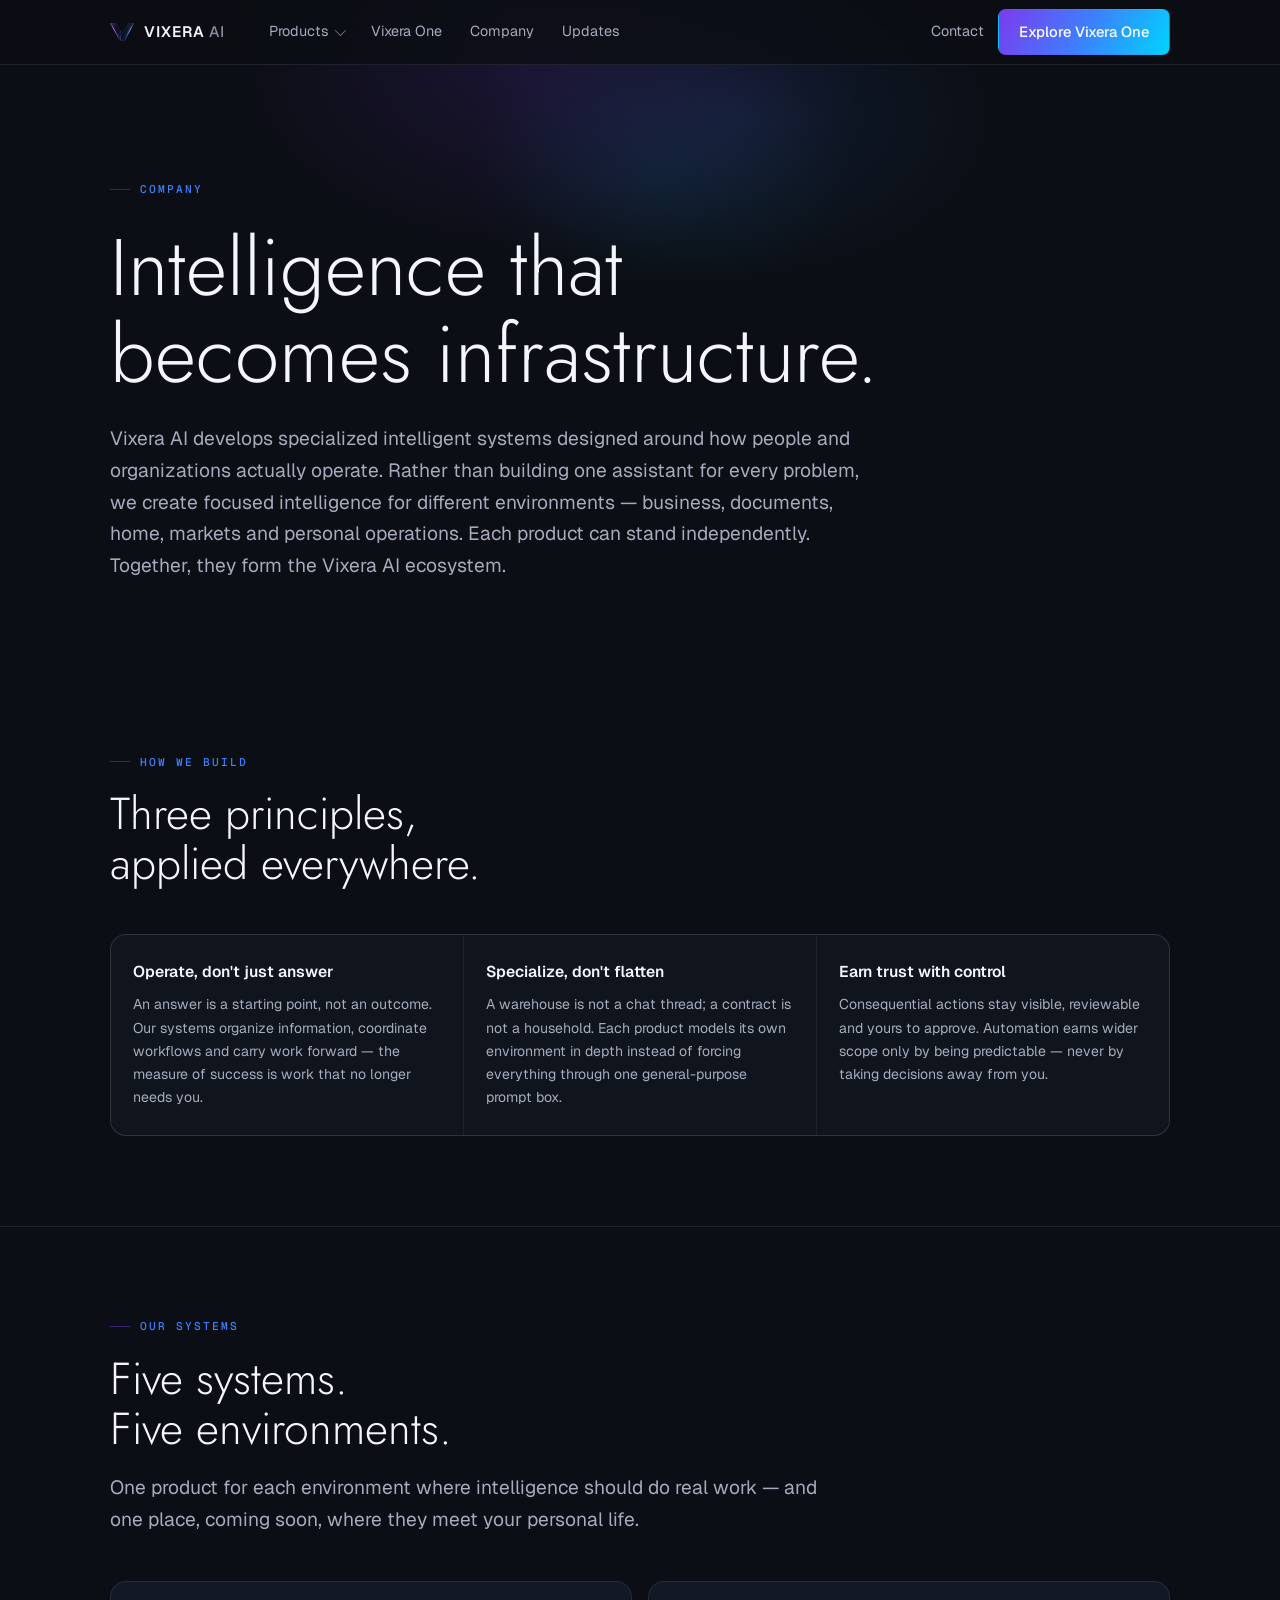
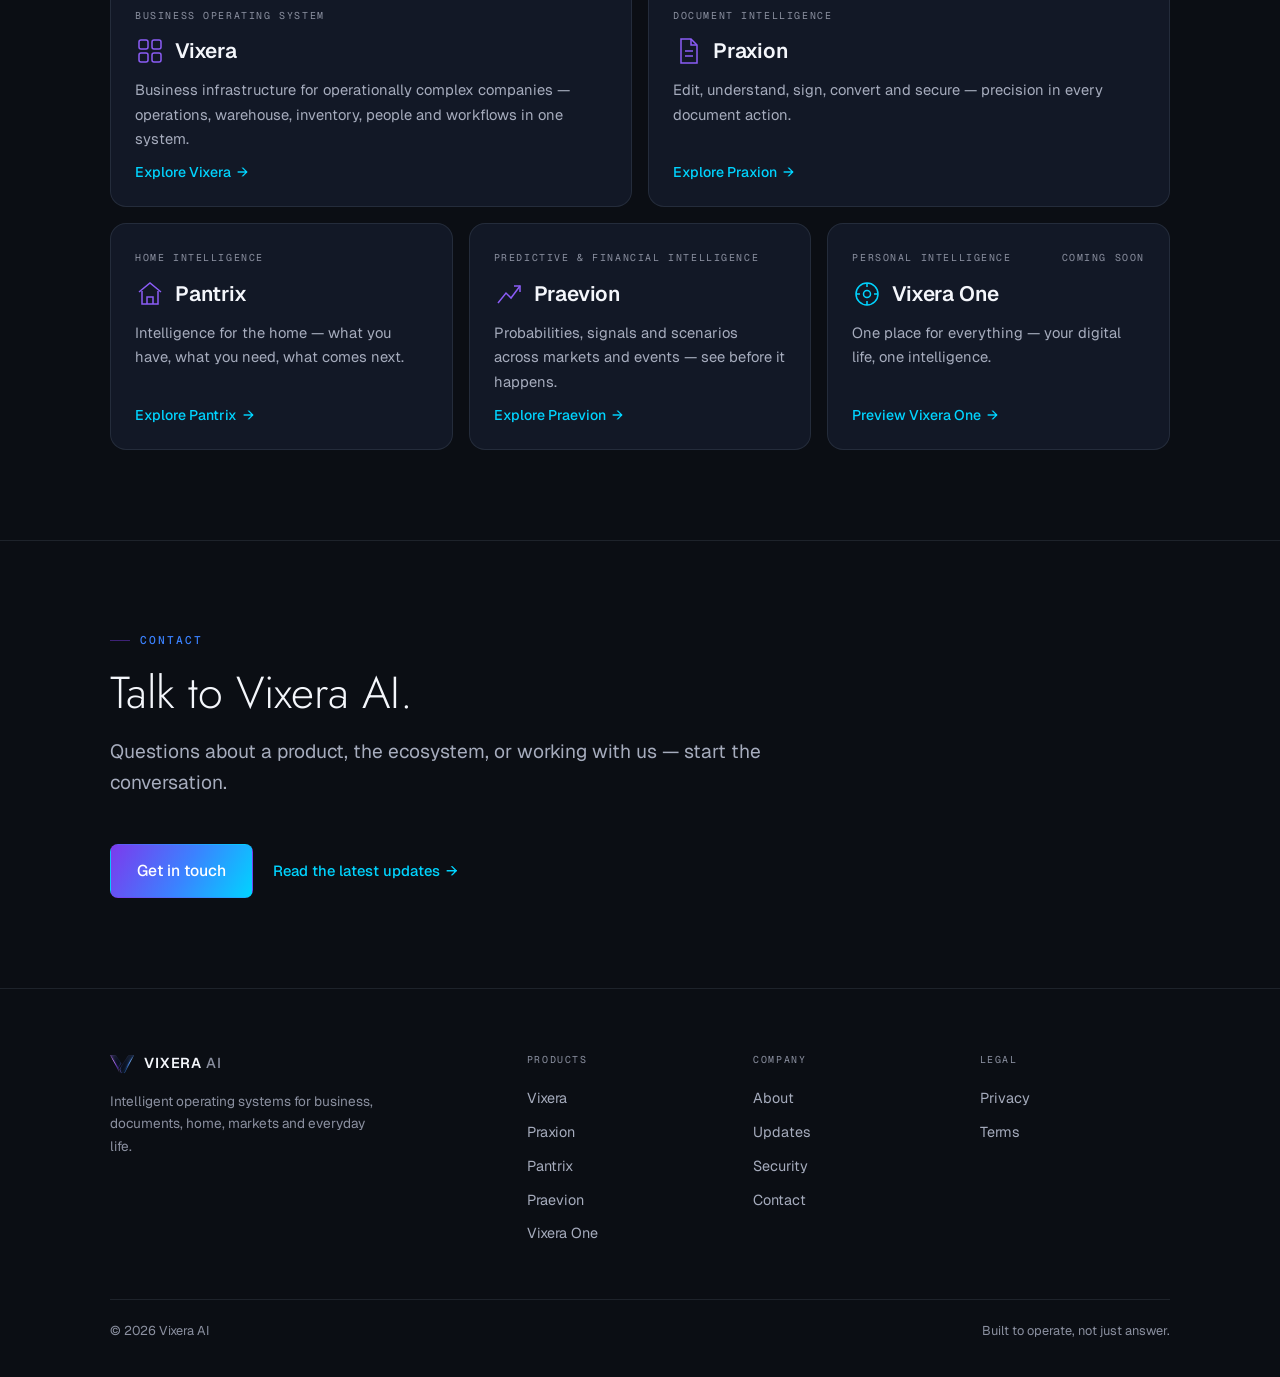
==== about/index.html @ 5a36934b "Initial import: Vixera AI website Static multi-page site for Vixera AI and its ecosystem — Vixera (b" ====
<!doctype html>
<html lang="en">
<head>
  <meta charset="utf-8">
  <meta name="viewport" content="width=device-width, initial-scale=1">
  <title>About — Vixera AI</title>
  <meta name="description" content="Vixera AI develops specialized intelligent systems designed around how people and organizations actually operate — focused intelligence for business, documents, home, markets and personal operations.">
  <link rel="canonical" href="https://vixera.ai/about/">
  <meta property="og:type" content="website">
  <meta property="og:site_name" content="Vixera AI">
  <meta property="og:title" content="About — Vixera AI">
  <meta property="og:description" content="Specialized intelligent systems for business, documents, home, markets and personal operations. Each stands alone. Together, one ecosystem.">
  <meta property="og:url" content="https://vixera.ai/about/">
  <meta property="og:image" content="https://vixera.ai/assets/img/vixera-lockup.png">
  <meta name="twitter:card" content="summary_large_image">
  <meta name="twitter:title" content="About — Vixera AI">
  <meta name="twitter:description" content="Specialized intelligent systems for business, documents, home, markets and personal operations. Each stands alone. Together, one ecosystem.">
  <meta name="twitter:image" content="https://vixera.ai/assets/img/vixera-lockup.png">
  <link rel="icon" href="/favicon.ico" sizes="any">
  <link rel="apple-touch-icon" href="/assets/img/icon-192.png">
  <link rel="preconnect" href="https://fonts.googleapis.com">
  <link rel="preconnect" href="https://fonts.gstatic.com" crossorigin>
  <link rel="stylesheet" href="https://fonts.googleapis.com/css2?family=Geist:wght@400;500;600&family=Geist+Mono:wght@400;500&family=Jost:ital,wght@0,200;0,300;0,400;1,300&display=swap">
  <link rel="stylesheet" href="/assets/css/site.css">
  <script type="application/ld+json">
  {
    "@context": "https://schema.org",
    "@type": "Organization",
    "name": "Vixera AI",
    "url": "https://vixera.ai/",
    "logo": "https://vixera.ai/assets/img/icon-512.png",
    "description": "Vixera AI builds intelligent operating systems for business, documents, home, markets and everyday life."
  }
  </script>
</head>
<body>
<a class="skip-link" href="#main">Skip to content</a>

<!-- ══ HEADER (shared chrome — keep identical on every page) ══ -->
<header class="site-header">
  <nav class="nav" aria-label="Primary">
    <a class="nav-logo" href="/">
      <img src="/assets/img/vixera-logo.png" alt="" width="24" height="24">
      <span><b>VIXERA</b> <i>AI</i></span>
    </a>
    <ul class="nav-links">
      <li>
        <button class="nav-item" data-mega-btn aria-expanded="false">Products <span class="caret" aria-hidden="true"></span></button>
        <div class="mega" data-mega aria-label="Products">
          <a href="/products/vixera/">
            <div class="m-cat">Business</div>
            <div class="m-name">Vixera</div>
            <div class="m-desc">Business Operating System</div>
          </a>
          <a href="/products/praxion/">
            <div class="m-cat">Documents</div>
            <div class="m-name">Praxion</div>
            <div class="m-desc">Document Intelligence</div>
          </a>
          <a href="/products/pantrix/">
            <div class="m-cat">Home</div>
            <div class="m-name">Pantrix</div>
            <div class="m-desc">Home Intelligence</div>
          </a>
          <a href="/products/praevion/">
            <div class="m-cat">Intelligence</div>
            <div class="m-name">Praevion</div>
            <div class="m-desc">Predictive &amp; Financial Intelligence</div>
          </a>
          <a href="/vixera-one/">
            <div class="m-cat">Personal</div>
            <div class="m-name">Vixera One <span class="soon-pill">Coming soon</span></div>
            <div class="m-desc">Personal Intelligence</div>
          </a>
          <a href="/products/">
            <div class="m-cat">Overview</div>
            <div class="m-name">All products</div>
            <div class="m-desc">The Vixera AI ecosystem</div>
          </a>
        </div>
      </li>
      <li><a href="/vixera-one/">Vixera One</a></li>
      <li><a href="/about/">Company</a></li>
      <li><a href="/updates/">Updates</a></li>
    </ul>
    <div class="nav-actions">
      <a class="nav-contact" href="/contact/">Contact</a>
      <a class="btn primary" href="/vixera-one/" data-track="vixera_one_preview_clicked">Explore Vixera One</a>
      <button class="nav-burger" data-burger aria-expanded="false" aria-label="Menu">
        <span></span><span></span><span></span>
      </button>
    </div>
  </nav>
  <div class="mobile-menu" data-mobile-menu>
    <div class="mm-group">
      <div class="mm-label">Products</div>
      <a href="/products/vixera/">Vixera <span class="mm-cat">Business</span></a>
      <a href="/products/praxion/">Praxion <span class="mm-cat">Documents</span></a>
      <a href="/products/pantrix/">Pantrix <span class="mm-cat">Home</span></a>
      <a href="/products/praevion/">Praevion <span class="mm-cat">Intelligence</span></a>
      <a href="/vixera-one/">Vixera One <span class="mm-cat">Coming soon</span></a>
    </div>
    <div class="mm-group">
      <div class="mm-label">Company</div>
      <a href="/about/">About</a>
      <a href="/updates/">Updates</a>
      <a href="/security/">Security</a>
      <a href="/contact/">Contact</a>
    </div>
    <div class="mm-cta">
      <a class="btn primary" href="/vixera-one/">Explore Vixera One</a>
      <a class="btn" href="/products/">All products</a>
    </div>
  </div>
</header>

<main id="main">

  <!-- ══ HERO ══ -->
  <section class="hero">
    <div class="hero-glow" aria-hidden="true"></div>
    <div class="container">
      <p class="eyebrow">Company</p>
      <h1 class="display">Intelligence that<br>becomes infrastructure.</h1>
      <p class="lead">Vixera AI develops specialized intelligent systems designed around how people and organizations actually operate. Rather than building one assistant for every problem, we create focused intelligence for different environments — business, documents, home, markets and personal operations. Each product can stand independently. Together, they form the Vixera AI ecosystem.</p>
    </div>
  </section>

  <!-- ══ HOW WE BUILD ══ -->
  <section class="section">
    <div class="container">
      <div class="section-head reveal">
        <p class="eyebrow">How we build</p>
        <h2 class="h2">Three principles,<br>applied everywhere.</h2>
      </div>
      <div class="feature-grid reveal">
        <div class="feature">
          <div class="f-title">Operate, don't just answer</div>
          <div class="f-body">An answer is a starting point, not an outcome. Our systems organize information, coordinate workflows and carry work forward — the measure of success is work that no longer needs you.</div>
        </div>
        <div class="feature">
          <div class="f-title">Specialize, don't flatten</div>
          <div class="f-body">A warehouse is not a chat thread; a contract is not a household. Each product models its own environment in depth instead of forcing everything through one general-purpose prompt box.</div>
        </div>
        <div class="feature">
          <div class="f-title">Earn trust with control</div>
          <div class="f-body">Consequential actions stay visible, reviewable and yours to approve. Automation earns wider scope only by being predictable — never by taking decisions away from you.</div>
        </div>
      </div>
    </div>
  </section>

  <!-- ══ OUR SYSTEMS ══ -->
  <section class="section">
    <div class="container">
      <div class="section-head reveal">
        <p class="eyebrow">Our systems</p>
        <h2 class="h2">Five systems.<br>Five environments.</h2>
        <p class="lead">One product for each environment where intelligence should do real work — and one place, coming soon, where they meet your personal life.</p>
      </div>

      <div class="product-grid">
        <a class="product-card wide reveal" href="/products/vixera/">
          <div class="p-cat">Business Operating System</div>
          <div class="p-name">
            <span class="product-glyph" aria-hidden="true"><svg viewBox="0 0 30 30" fill="none" stroke="#8B5CF6" stroke-width="1.5"><rect x="4" y="4" width="9" height="9" rx="2"/><rect x="17" y="4" width="9" height="9" rx="2"/><rect x="4" y="17" width="9" height="9" rx="2"/><rect x="17" y="17" width="9" height="9" rx="2"/></svg></span>
            Vixera
          </div>
          <div class="p-desc">Business infrastructure for operationally complex companies — operations, warehouse, inventory, people and workflows in one system.</div>
          <span class="p-go">Explore Vixera <span class="arrow">→</span></span>
        </a>
        <a class="product-card wide reveal" href="/products/praxion/">
          <div class="p-cat">Document Intelligence</div>
          <div class="p-name">
            <span class="product-glyph" aria-hidden="true"><svg viewBox="0 0 30 30" fill="none" stroke="#8B5CF6" stroke-width="1.5"><path d="M8 3h10l6 6v18H8z"/><path d="M18 3v6h6"/><path d="M12 15h8M12 20h8"/></svg></span>
            Praxion
          </div>
          <div class="p-desc">Edit, understand, sign, convert and secure — precision in every document action.</div>
          <span class="p-go">Explore Praxion <span class="arrow">→</span></span>
        </a>
        <a class="product-card reveal" href="/products/pantrix/">
          <div class="p-cat">Home Intelligence</div>
          <div class="p-name">
            <span class="product-glyph" aria-hidden="true"><svg viewBox="0 0 30 30" fill="none" stroke="#8B5CF6" stroke-width="1.5"><path d="M4 13 15 4l11 9"/><path d="M7 12v13h16V12"/><path d="M12 25v-7h6v7"/></svg></span>
            Pantrix
          </div>
          <div class="p-desc">Intelligence for the home — what you have, what you need, what comes next.</div>
          <span class="p-go">Explore Pantrix <span class="arrow">→</span></span>
        </a>
        <a class="product-card reveal" href="/products/praevion/">
          <div class="p-cat">Predictive &amp; Financial Intelligence</div>
          <div class="p-name">
            <span class="product-glyph" aria-hidden="true"><svg viewBox="0 0 30 30" fill="none" stroke="#8B5CF6" stroke-width="1.5"><path d="M4 24 12 14l5 5 9-12"/><path d="M20 7h6v6"/></svg></span>
            Praevion
          </div>
          <div class="p-desc">Probabilities, signals and scenarios across markets and events — see before it happens.</div>
          <span class="p-go">Explore Praevion <span class="arrow">→</span></span>
        </a>
        <a class="product-card reveal" href="/vixera-one/">
          <div class="p-cat">Personal Intelligence <span class="soon-pill">Coming soon</span></div>
          <div class="p-name">
            <span class="product-glyph" aria-hidden="true"><svg viewBox="0 0 30 30" fill="none" stroke="#00D4FF" stroke-width="1.5"><circle cx="15" cy="15" r="11"/><circle cx="15" cy="15" r="3.5"/><path d="M15 4v4M15 22v4M4 15h4M22 15h4"/></svg></span>
            Vixera One
          </div>
          <div class="p-desc">One place for everything — your digital life, one intelligence.</div>
          <span class="p-go">Preview Vixera One <span class="arrow">→</span></span>
        </a>
      </div>
    </div>
  </section>

  <!-- ══ CLOSE ══ -->
  <section class="section">
    <div class="container">
      <div class="section-head reveal">
        <p class="eyebrow">Contact</p>
        <h2 class="h2">Talk to Vixera AI.</h2>
        <p class="lead">Questions about a product, the ecosystem, or working with us — start the conversation.</p>
      </div>
      <div class="cta-row reveal" style="display:flex; gap:20px; flex-wrap:wrap; align-items:center;">
        <a class="btn primary lg" href="/contact/">Get in touch</a>
        <a class="text-link" href="/updates/">Read the latest updates <span class="arrow">→</span></a>
      </div>
    </div>
  </section>

</main>

<!-- ══ FOOTER (shared chrome — keep identical on every page) ══ -->
<footer class="site-footer">
  <div class="container">
    <div class="footer-grid">
      <div class="footer-brand">
        <a class="nav-logo" href="/">
          <img src="/assets/img/vixera-logo.png" alt="" width="24" height="24">
          <span><b>VIXERA</b> <i>AI</i></span>
        </a>
        <p>Intelligent operating systems for business, documents, home, markets and everyday life.</p>
      </div>
      <div class="footer-col">
        <div class="f-head">Products</div>
        <a href="/products/vixera/">Vixera</a>
        <a href="/products/praxion/">Praxion</a>
        <a href="/products/pantrix/">Pantrix</a>
        <a href="/products/praevion/">Praevion</a>
        <a href="/vixera-one/">Vixera One</a>
      </div>
      <div class="footer-col">
        <div class="f-head">Company</div>
        <a href="/about/">About</a>
        <a href="/updates/">Updates</a>
        <a href="/security/">Security</a>
        <a href="/contact/">Contact</a>
      </div>
      <div class="footer-col">
        <div class="f-head">Legal</div>
        <a href="/privacy/">Privacy</a>
        <a href="/terms/">Terms</a>
      </div>
    </div>
    <div class="footer-bottom">
      <span>© <span data-year>2026</span> Vixera AI</span>
      <span>Built to operate, not just answer.</span>
    </div>
  </div>
</footer>

<script src="/assets/js/site.js" defer></script>
</body>
</html>
---- assets/css/site.css ----
/* ============================================================
   VIXERA AI — corporate design system
   Warm dark, typographic. One accent family (champagne gold,
   from the Vixera One brand world).
   ============================================================ */

:root {
  /* Ground — Vixera AI brand palette (from the brand sheet:
     #0B0E14 · #121826 · #1E293B · #7C3AED · #3B82FF · #00D4FF · #A1A1AA · #FFFFFF) */
  --bg: #0B0E14;
  --bg-raised: #10141D;
  --surface: #121826;
  --surface-2: #1E293B;
  --border: rgba(148, 163, 184, 0.14);
  --border-strong: rgba(148, 163, 184, 0.26);

  /* Type */
  --text: #F4F6FB;
  --text-2: #A6ACBD;      /* secondary — ~7:1 on --bg */
  --text-3: #8B90A0;      /* tertiary — ~5:1 on --bg, AA at small sizes */
  --cream: #EFE6D6;       /* Vixera One sub-brand only */

  /* Accent — the Vixera AI violet→blue→cyan family */
  --violet: #7C3AED;
  --blue: #3B82FF;
  --cyan: #00D4FF;
  --grad: linear-gradient(120deg, #7C3AED, #3B82FF 52%, #00D4FF);
  --accent: #3B82FF;
  --accent-bright: #00D4FF;
  --accent-deep: #7C3AED;
  --accent-tint: rgba(59, 130, 255, 0.10);
  --accent-line: rgba(124, 58, 237, 0.45);

  /* Semantic (used sparingly in demo UI only) */
  --ok: #6FC9A3;
  --warn: #D9B36A;

  /* Type stacks */
  --display: "Jost", "Avenir Next", "Segoe UI Light", sans-serif;
  --sans: "Geist", "Segoe UI", system-ui, -apple-system, sans-serif;
  --mono: "Geist Mono", "Consolas", ui-monospace, monospace;

  /* Rhythm */
  --container: 1140px;
  --radius: 10px;
  --radius-lg: 16px;
}

/* ── Vixera One sub-brand — the ONLY warm scope on the site ── */
.one-world {
  --bg: #110E0A;
  --bg-raised: #16120D;
  --surface: #1C1712;
  --surface-2: #221C15;
  --border: rgba(216, 199, 166, 0.12);
  --border-strong: rgba(216, 199, 166, 0.24);
  --text: #F1EADC;
  --text-2: #BFB29C;
  --text-3: #9C9182;
  --accent: #C9B48F;
  --accent-bright: #E6D6B0;
  --accent-deep: #8F7B54;
  --accent-tint: rgba(201, 180, 143, 0.10);
  --accent-line: rgba(201, 180, 143, 0.34);
  --grad: linear-gradient(120deg, #E6D6B0, #C9B48F);
  background: var(--bg);
  color: var(--text);
}
.one-world .btn.primary { background: var(--cream); color: #191510; }
.one-world .btn.primary:hover { background: #FFFDF6; box-shadow: 0 6px 28px rgba(230, 214, 176, 0.18); }
.one-world ::selection { background: var(--accent-bright); color: #171310; }

/* ── Base ─────────────────────────────────────────────────── */
* { margin: 0; padding: 0; box-sizing: border-box; }

html {
  scroll-behavior: smooth;
  scroll-padding-top: 76px; /* fixed header clearance for anchor jumps */
}

body {
  background: var(--bg);
  color: var(--text);
  font-family: var(--sans);
  font-size: 16px;
  line-height: 1.65;
  -webkit-font-smoothing: antialiased;
  text-rendering: optimizeLegibility;
  overflow-x: hidden;
}

::selection { background: var(--blue); color: #FFFFFF; }

img { max-width: 100%; display: block; }
a { color: inherit; text-decoration: none; }
button { font: inherit; color: inherit; background: none; border: none; cursor: pointer; }

a:focus-visible,
button:focus-visible,
input:focus-visible,
select:focus-visible,
textarea:focus-visible {
  outline: 2px solid var(--accent-bright);
  outline-offset: 2px;
  border-radius: 4px;
}

.container {
  max-width: var(--container);
  margin: 0 auto;
  padding: 0 clamp(20px, 4vw, 40px);
}

.skip-link {
  position: absolute;
  left: -9999px;
  top: 0;
  z-index: 300;
  background: var(--accent-deep);
  color: #fff;
  padding: 10px 18px;
  border-radius: 0 0 8px 0;
  font-size: 0.85rem;
}
.skip-link:focus { left: 0; }

/* ── Typography ───────────────────────────────────────────── */
h1, h2, h3, h4 { font-weight: 600; line-height: 1.12; letter-spacing: -0.02em; text-wrap: balance; }

.display {
  font-family: var(--display);
  font-size: clamp(2.6rem, 6.6vw, 5rem);
  letter-spacing: 0;
  font-weight: 300;
  line-height: 1.08;
}
.h2 {
  font-family: var(--display);
  font-weight: 300;
  letter-spacing: 0;
  font-size: clamp(1.8rem, 3.8vw, 2.8rem);
}
.h3 { font-size: clamp(1.15rem, 2vw, 1.45rem); }

.lead {
  font-size: clamp(1.02rem, 1.5vw, 1.2rem);
  color: var(--text-2);
  max-width: 58ch;
}
.lead strong { color: var(--text); font-weight: 500; }

p { max-width: 65ch; }
.muted { color: var(--text-2); }
.dim { color: var(--text-3); }

.eyebrow {
  font-family: var(--mono);
  font-size: 0.7rem;
  font-weight: 500;
  letter-spacing: 0.18em;
  text-transform: uppercase;
  color: var(--accent);
  display: inline-flex;
  align-items: center;
  gap: 10px;
}
.eyebrow::before { content: ""; width: 20px; height: 1px; background: var(--accent-line); flex: none; }
.eyebrow.center::after { content: ""; width: 20px; height: 1px; background: var(--accent-line); flex: none; }

.kicker {
  font-family: var(--mono);
  font-size: 0.66rem;
  letter-spacing: 0.16em;
  text-transform: uppercase;
  color: var(--text-3);
}

/* ── Header / navigation ──────────────────────────────────── */
.site-header {
  position: fixed;
  inset: 0 0 auto 0;
  z-index: 200;
  background: rgba(11, 14, 20, 0.82);
  backdrop-filter: blur(16px);
  -webkit-backdrop-filter: blur(16px);
  border-bottom: 1px solid var(--border);
}
.nav {
  max-width: var(--container);
  margin: 0 auto;
  padding: 0 clamp(16px, 4vw, 40px);
  height: 64px;
  display: flex;
  align-items: center;
  gap: 28px;
}
.nav-logo {
  display: flex;
  align-items: center;
  gap: 10px;
  font-weight: 600;
  font-size: 0.95rem;
  letter-spacing: 0.06em;
  white-space: nowrap;
  margin-right: 4px;
}
.nav-logo img { width: 24px; height: 24px; }
.nav-logo span b { font-weight: 600; }
.nav-logo span i { font-style: normal; color: var(--text-3); font-weight: 500; }

.nav-links {
  display: flex;
  align-items: center;
  gap: 4px;
  flex: 1;
}
.nav-links > li { list-style: none; position: relative; }
.nav-links a, .nav-links button.nav-item {
  display: inline-flex;
  align-items: center;
  gap: 6px;
  padding: 8px 12px;
  border-radius: 8px;
  font-size: 0.9rem;
  color: var(--text-2);
  transition: color 0.15s, background 0.15s;
  white-space: nowrap;
}
.nav-links a:hover, .nav-links button.nav-item:hover,
.nav-links button.nav-item[aria-expanded="true"] { color: var(--text); background: var(--surface); }
.nav-links .caret { width: 8px; height: 8px; border-right: 1.5px solid currentColor; border-bottom: 1.5px solid currentColor; transform: rotate(45deg) translateY(-2px); opacity: 0.6; }

.nav-actions { display: flex; align-items: center; gap: 14px; margin-left: auto; }
.nav-actions .nav-contact { font-size: 0.9rem; color: var(--text-2); white-space: nowrap; }
.nav-actions .nav-contact:hover { color: var(--text); }

/* Products mega menu */
.mega {
  position: absolute;
  top: calc(100% + 10px);
  left: -12px;
  width: 620px;
  background: var(--bg-raised);
  border: 1px solid var(--border);
  border-radius: var(--radius-lg);
  padding: 10px;
  display: none;
  grid-template-columns: 1fr 1fr;
  gap: 4px;
  box-shadow: 0 24px 60px rgba(0, 0, 0, 0.5);
}
.mega.open { display: grid; }
.mega a {
  display: block;
  padding: 14px 16px;
  border-radius: var(--radius);
  transition: background 0.15s;
}
.mega a:hover { background: var(--surface); }
.mega .m-cat { font-family: var(--mono); font-size: 0.6rem; letter-spacing: 0.16em; text-transform: uppercase; color: var(--text-3); }
.mega .m-name { font-weight: 600; font-size: 0.95rem; margin-top: 4px; display: flex; align-items: center; gap: 8px; }
.mega .m-desc { font-size: 0.82rem; color: var(--text-2); margin-top: 2px; }
.mega .soon-pill {
  font-family: var(--mono);
  font-size: 0.56rem;
  letter-spacing: 0.12em;
  text-transform: uppercase;
  color: var(--accent-bright);
  border: 1px solid var(--accent-line);
  border-radius: 99px;
  padding: 2px 8px;
}

/* Buttons */
.btn {
  display: inline-flex;
  align-items: center;
  justify-content: center;
  gap: 8px;
  padding: 10px 20px;
  border-radius: 8px;
  font-size: 0.92rem;
  font-weight: 500;
  border: 1px solid var(--border-strong);
  color: var(--text);
  transition: background 0.15s, border-color 0.15s, transform 0.15s;
  white-space: nowrap;
}
.btn:hover { background: var(--surface); border-color: var(--border-strong); }
.btn.primary {
  background: var(--grad);
  border-color: transparent;
  color: #FFFFFF;
  font-weight: 500;
}
.btn.primary:hover { filter: brightness(1.12); box-shadow: 0 6px 28px rgba(59, 130, 255, 0.22); }
.btn.lg { padding: 13px 26px; font-size: 0.98rem; }
.btn .arrow { transition: transform 0.15s; }
.btn:hover .arrow { transform: translateX(3px); }

.text-link {
  display: inline-flex;
  align-items: center;
  gap: 6px;
  color: var(--accent-bright);
  font-weight: 500;
  font-size: 0.92rem;
}
.text-link:hover { text-decoration: underline; text-underline-offset: 4px; }

/* Mobile nav */
.nav-burger {
  display: none;
  width: 40px;
  height: 40px;
  border-radius: 8px;
  align-items: center;
  justify-content: center;
  flex-direction: column;
  gap: 5px;
}
.nav-burger span { width: 18px; height: 1.6px; background: var(--text); transition: transform 0.2s, opacity 0.2s; }
.nav-burger[aria-expanded="true"] span:nth-child(1) { transform: translateY(6.6px) rotate(45deg); }
.nav-burger[aria-expanded="true"] span:nth-child(2) { opacity: 0; }
.nav-burger[aria-expanded="true"] span:nth-child(3) { transform: translateY(-6.6px) rotate(-45deg); }

.mobile-menu {
  display: none;
  position: fixed;
  inset: 64px 0 0 0;
  z-index: 190;
  background: var(--bg);
  overflow-y: auto;
  padding: 20px clamp(20px, 5vw, 32px) 48px;
}
.mobile-menu.open { display: block; }
.mobile-menu .mm-group { border-bottom: 1px solid var(--border); padding: 18px 0; }
.mobile-menu .mm-label { font-family: var(--mono); font-size: 0.62rem; letter-spacing: 0.16em; text-transform: uppercase; color: var(--text-3); margin-bottom: 10px; }
.mobile-menu a { display: flex; align-items: baseline; justify-content: space-between; gap: 12px; padding: 10px 0; font-size: 1.05rem; font-weight: 500; }
.mobile-menu a .mm-cat { font-size: 0.75rem; color: var(--text-3); font-weight: 400; white-space: nowrap; }
.mobile-menu .mm-cta { margin-top: 24px; display: grid; gap: 10px; }
.mobile-menu .mm-cta .btn { width: 100%; padding: 14px; }

@media (max-width: 920px) {
  .nav-links, .nav-actions .nav-contact, .nav-actions .btn { display: none; }
  .nav-burger { display: inline-flex; }
  .nav { justify-content: space-between; }
}

/* ── Sections ─────────────────────────────────────────────── */
.section { padding: clamp(64px, 10vh, 120px) 0; }
.section + .section { border-top: 1px solid var(--border); }
.section-head { max-width: 720px; display: grid; gap: 18px; margin-bottom: clamp(36px, 5vh, 56px); }
.section-head.center { margin-inline: auto; text-align: center; justify-items: center; }

/* ── Hero ─────────────────────────────────────────────────── */
.hero {
  padding: clamp(140px, 20vh, 210px) 0 clamp(64px, 9vh, 110px);
  position: relative;
  overflow: hidden;
}
.hero-glow {
  position: absolute;
  top: -20%;
  left: 50%;
  transform: translateX(-50%);
  width: min(1000px, 130vw);
  aspect-ratio: 2 / 1;
  background:
    radial-gradient(46% 56% at 40% 40%, rgba(124, 58, 237, 0.14), transparent 70%),
    radial-gradient(38% 48% at 60% 50%, rgba(59, 130, 255, 0.11), transparent 70%),
    radial-gradient(28% 36% at 52% 62%, rgba(0, 212, 255, 0.06), transparent 70%);
  pointer-events: none;
  animation: mist 16s ease-in-out infinite alternate;
}
.one-world .hero-glow {
  background:
    radial-gradient(46% 56% at 42% 40%, rgba(201, 180, 143, 0.13), transparent 70%),
    radial-gradient(38% 48% at 62% 52%, rgba(230, 214, 176, 0.07), transparent 70%);
}
@keyframes mist {
  from { transform: translateX(-54%) scale(1); opacity: 0.85; }
  to   { transform: translateX(-46%) scale(1.07); opacity: 1; }
}
.hero .container { position: relative; display: grid; gap: 26px; justify-items: start; }
.hero .cta-row { display: flex; gap: 14px; flex-wrap: wrap; margin-top: 8px; }

/* Ecosystem diagram (hero visual) */
.eco-diagram {
  width: 100%;
  margin-top: clamp(36px, 6vh, 64px);
  border: 1px solid var(--border);
  border-radius: var(--radius-lg);
  background: linear-gradient(180deg, var(--bg-raised), var(--bg));
  padding: clamp(20px, 4vw, 40px);
  overflow: hidden;
}
.eco-diagram svg { width: 100%; height: auto; display: block; }
.eco-diagram .eco-list { display: none; }
@media (max-width: 640px) {
  .eco-diagram svg { display: none; }
  .eco-diagram .eco-list {
    display: grid;
    gap: 10px;
    list-style: none;
  }
  .eco-diagram .eco-list li {
    display: flex;
    align-items: baseline;
    justify-content: space-between;
    gap: 12px;
    border: 1px solid var(--border);
    border-radius: var(--radius);
    background: var(--surface);
    padding: 12px 16px;
  }
  .eco-diagram .eco-list li:first-child { border-color: var(--accent-line); }
  .eco-diagram .eco-list li.soon { border-color: var(--accent-line); }
  .eco-diagram .eco-list b { font-weight: 600; font-size: 0.95rem; }
  .eco-diagram .eco-list span { font-family: var(--mono); font-size: 0.6rem; letter-spacing: 0.14em; text-transform: uppercase; color: var(--text-3); text-align: right; }
  .eco-diagram .eco-list li.soon span { color: var(--accent-bright); }
}

/* ── Product cards ────────────────────────────────────────── */
.product-grid {
  display: grid;
  grid-template-columns: repeat(6, 1fr);
  gap: 16px;
}
.product-card {
  grid-column: span 2;
  background: var(--surface);
  border: 1px solid var(--border);
  border-radius: var(--radius-lg);
  padding: 26px 24px 22px;
  display: flex;
  flex-direction: column;
  gap: 10px;
  min-height: 210px;
  transition: border-color 0.2s, transform 0.2s, background 0.2s;
}
.product-card:hover { border-color: var(--accent-line); transform: translateY(-2px); background: var(--surface-2); }
.product-card.wide { grid-column: span 3; }
.product-card .p-cat { font-family: var(--mono); font-size: 0.62rem; letter-spacing: 0.16em; text-transform: uppercase; color: var(--text-3); display: flex; align-items: center; justify-content: space-between; gap: 10px; }
.product-card .p-name { font-size: 1.3rem; font-weight: 600; letter-spacing: -0.01em; display: flex; align-items: center; gap: 10px; }
.product-card .p-desc { font-size: 0.92rem; color: var(--text-2); flex: 1; }
.product-card .p-go { color: var(--accent-bright); font-size: 0.88rem; font-weight: 500; display: inline-flex; align-items: center; gap: 6px; }
.product-card:hover .p-go .arrow { transform: translateX(3px); }
.product-card .p-go .arrow { transition: transform 0.15s; }
.product-glyph { width: 30px; height: 30px; flex: none; }
.product-glyph svg { width: 100%; height: 100%; display: block; }
.product-glyph svg * { vector-effect: non-scaling-stroke; }

@media (max-width: 980px) { .product-grid { grid-template-columns: 1fr 1fr; } .product-card, .product-card.wide { grid-column: span 1; } }
@media (max-width: 620px) { .product-grid { grid-template-columns: 1fr; } }

/* ── Badges ───────────────────────────────────────────────── */
.badge-soon {
  display: inline-flex;
  align-items: center;
  gap: 8px;
  font-family: var(--mono);
  font-size: 0.64rem;
  letter-spacing: 0.18em;
  text-transform: uppercase;
  color: var(--accent-bright);
  border: 1px solid var(--accent-line);
  border-radius: 99px;
  padding: 6px 14px;
  background: var(--accent-tint);
}
.badge-soon::before { content: ""; width: 6px; height: 6px; border-radius: 50%; background: var(--accent-bright); }

/* ── Feature grid ─────────────────────────────────────────── */
.feature-grid {
  display: grid;
  grid-template-columns: repeat(3, 1fr);
  gap: 1px;
  background: var(--border);
  border: 1px solid var(--border);
  border-radius: var(--radius-lg);
  overflow: hidden;
}
.feature-grid.cols2 { grid-template-columns: repeat(2, 1fr); }
.feature {
  background: var(--bg-raised);
  padding: 24px 22px 26px;
  display: grid;
  gap: 8px;
  align-content: start;
  transition: background 0.2s;
}
.feature:hover { background: var(--surface); }
.feature .f-title { font-weight: 600; font-size: 0.98rem; }
.feature .f-body { font-size: 0.88rem; color: var(--text-2); }
.feature .f-icon { width: 22px; height: 22px; color: var(--accent); margin-bottom: 6px; }
.feature .f-icon svg { width: 100%; height: 100%; }
@media (max-width: 860px) { .feature-grid, .feature-grid.cols2 { grid-template-columns: 1fr 1fr; } }
@media (max-width: 540px) { .feature-grid, .feature-grid.cols2 { grid-template-columns: 1fr; } }

/* ── Device mockups ───────────────────────────────────────── */
.device {
  border: 1px solid var(--border-strong);
  border-radius: 14px;
  background: var(--bg-raised);
  box-shadow: 0 30px 80px rgba(0, 0, 0, 0.45);
  overflow: hidden;
}
.device .device-bar {
  height: 34px;
  display: flex;
  align-items: center;
  gap: 6px;
  padding: 0 14px;
  border-bottom: 1px solid var(--border);
  background: var(--surface);
}
.device .device-bar i { width: 9px; height: 9px; border-radius: 50%; background: var(--border-strong); }
.device .device-bar .device-title { margin-left: 10px; font-family: var(--mono); font-size: 0.62rem; letter-spacing: 0.12em; text-transform: uppercase; color: var(--text-3); }

/* Vixera One app mockup */
.vone {
  display: grid;
  grid-template-columns: 172px 1fr 210px;
  min-height: 430px;
  font-size: 0.8rem;
}
.vone-side {
  border-right: 1px solid var(--border);
  background: var(--bg);
  padding: 14px 10px;
  display: flex;
  flex-direction: column;
  gap: 2px;
}
.vone-side .vs-brand { font-weight: 600; font-size: 0.78rem; letter-spacing: 0.08em; padding: 6px 10px 12px; display: flex; gap: 8px; align-items: center; }
.vone-side .vs-brand img { width: 15px; height: 15px; }
.vone-side .vs-item { display: flex; align-items: center; gap: 9px; padding: 7px 10px; border-radius: 7px; color: var(--text-2); }
.vone-side .vs-item.active { background: var(--accent-tint); color: var(--text); }
.vone-side .vs-item i { width: 5px; height: 5px; border-radius: 50%; background: currentColor; opacity: 0.55; flex: none; }
.vone-side .vs-bottom { margin-top: auto; border-top: 1px solid var(--border); padding-top: 8px; }
.vone-main { padding: 18px; display: grid; gap: 14px; align-content: start; background: var(--bg-raised); }
.vone-main .vm-greet { font-size: 1.05rem; font-weight: 600; letter-spacing: -0.01em; }
.vone-main .vm-sub { color: var(--text-3); font-size: 0.72rem; }
.vone-ask {
  display: flex;
  align-items: center;
  gap: 10px;
  border: 1px solid var(--border-strong);
  border-radius: 9px;
  padding: 10px 14px;
  color: var(--text-3);
  background: var(--bg);
}
.vone-ask::before { content: ""; width: 7px; height: 7px; border-radius: 50%; background: var(--accent); flex: none; }
.vone-cards { display: grid; grid-template-columns: 1fr 1fr; gap: 10px; }
.vone-card { border: 1px solid var(--border); border-radius: 9px; background: var(--surface); padding: 12px 14px; display: grid; gap: 3px; }
.vone-card .vc-k { font-family: var(--mono); font-size: 0.58rem; letter-spacing: 0.14em; text-transform: uppercase; color: var(--text-3); }
.vone-card .vc-v { font-weight: 600; font-size: 0.92rem; }
.vone-card .vc-s { font-size: 0.7rem; color: var(--text-2); }
.vone-rail { border-left: 1px solid var(--border); background: var(--bg); padding: 14px 12px; display: grid; gap: 8px; align-content: start; }
.vone-rail .vr-head { font-family: var(--mono); font-size: 0.58rem; letter-spacing: 0.14em; text-transform: uppercase; color: var(--text-3); padding-bottom: 4px; }
.vone-tile { display: flex; align-items: center; justify-content: space-between; gap: 8px; border: 1px solid var(--border); border-radius: 8px; padding: 8px 10px; font-size: 0.72rem; color: var(--text-2); background: var(--bg-raised); }
.vone-tile b { color: var(--text); font-weight: 500; }
.vone-tile .vt-state { font-family: var(--mono); font-size: 0.54rem; letter-spacing: 0.1em; text-transform: uppercase; color: var(--text-3); }
@media (max-width: 860px) { .vone { grid-template-columns: 150px 1fr; } .vone-rail { display: none; } }
@media (max-width: 560px) { .vone { grid-template-columns: 1fr; } .vone-side { flex-direction: row; overflow-x: auto; border-right: 0; border-bottom: 1px solid var(--border); } .vone-side .vs-bottom { display: none; } .vone-side .vs-brand { display: none; } }

/* Phone mockup */
.phone {
  width: min(270px, 86vw);
  border: 1px solid var(--border-strong);
  border-radius: 26px;
  background: var(--bg);
  box-shadow: 0 24px 60px rgba(0, 0, 0, 0.45);
  overflow: hidden;
  margin: 0 auto;
}
.phone-top { display: flex; justify-content: center; padding: 10px 0 4px; }
.phone-top i { width: 60px; height: 5px; border-radius: 99px; background: var(--surface-2); }
.phone-body { padding: 12px 14px 16px; display: grid; gap: 10px; font-size: 0.74rem; min-height: 380px; align-content: start; }
.phone-nav { display: flex; justify-content: space-around; border-top: 1px solid var(--border); padding: 10px 6px 14px; font-family: var(--mono); font-size: 0.56rem; letter-spacing: 0.08em; text-transform: uppercase; color: var(--text-3); }
.phone-nav b { color: var(--accent-bright); font-weight: 500; }

/* ── Command demo ─────────────────────────────────────────── */
.command-demo {
  border: 1px solid var(--border);
  border-radius: var(--radius-lg);
  background: var(--bg-raised);
  padding: clamp(20px, 3vw, 32px);
  display: grid;
  gap: 16px;
}
.cd-line { display: flex; gap: 12px; align-items: flex-start; }
.cd-line .cd-who {
  font-family: var(--mono);
  font-size: 0.6rem;
  letter-spacing: 0.12em;
  text-transform: uppercase;
  color: var(--text-3);
  flex: none;
  width: 44px;
  padding-top: 5px;
}
.cd-line .cd-msg {
  border: 1px solid var(--border);
  border-radius: 10px;
  padding: 12px 16px;
  font-size: 0.94rem;
  background: var(--surface);
  max-width: 56ch;
}
.cd-line.you .cd-msg { border-color: var(--accent-line); background: var(--accent-tint); }
.cd-chips { display: flex; flex-wrap: wrap; gap: 8px; padding-left: 56px; }
.cd-chips button {
  font-size: 0.78rem;
  color: var(--text-2);
  border: 1px solid var(--border);
  border-radius: 99px;
  padding: 6px 13px;
  transition: color 0.15s, border-color 0.15s;
}
.cd-chips button:hover { color: var(--text); border-color: var(--accent-line); }
@media (max-width: 560px) { .cd-line .cd-who { width: 34px; } .cd-chips { padding-left: 0; } }

/* ── Integration tiles ────────────────────────────────────── */
.integration-grid { display: grid; grid-template-columns: repeat(3, 1fr); gap: 12px; }
.integration {
  border: 1px solid var(--border);
  border-radius: var(--radius);
  background: var(--surface);
  padding: 16px 18px;
  display: grid;
  gap: 2px;
  transition: border-color 0.2s;
}
.integration:hover { border-color: var(--border-strong); }
.integration .i-cat { font-family: var(--mono); font-size: 0.56rem; letter-spacing: 0.14em; text-transform: uppercase; color: var(--text-3); }
.integration .i-name { font-weight: 600; font-size: 0.95rem; }
.integration .i-state { font-size: 0.74rem; color: var(--text-3); }
@media (max-width: 760px) { .integration-grid { grid-template-columns: 1fr 1fr; } }
@media (max-width: 440px) { .integration-grid { grid-template-columns: 1fr; } }

/* ── Waitlist ─────────────────────────────────────────────── */
.waitlist {
  border: 1px solid var(--border);
  border-radius: var(--radius-lg);
  background: linear-gradient(180deg, var(--surface), var(--bg-raised));
  padding: clamp(28px, 5vw, 48px);
  max-width: 620px;
}
.waitlist form { display: grid; gap: 14px; margin-top: 20px; }
.waitlist label { font-size: 0.82rem; color: var(--text-2); display: grid; gap: 6px; }
.waitlist input, .waitlist select {
  width: 100%;
  background: var(--bg);
  border: 1px solid var(--border-strong);
  border-radius: 8px;
  color: var(--text);
  font: inherit;
  font-size: 0.94rem;
  padding: 12px 14px;
}
.waitlist input::placeholder { color: var(--text-3); }
.waitlist .wl-row { display: grid; grid-template-columns: 1fr 1fr; gap: 14px; }
@media (max-width: 520px) { .waitlist .wl-row { grid-template-columns: 1fr; } }
.waitlist .wl-error { color: #E29AA2; font-size: 0.82rem; display: none; }
.waitlist .wl-error.show { display: block; }
.waitlist .wl-success { display: none; padding: 8px 0 0; }
.waitlist .wl-success.show { display: block; }
.waitlist .wl-success p { color: var(--text); font-weight: 500; }
.waitlist .wl-success .dim { font-size: 0.85rem; margin-top: 4px; }

/* ── Announcement cards ───────────────────────────────────── */
.announce-list { display: grid; gap: 14px; }
.announce {
  display: grid;
  grid-template-columns: 120px 1fr auto;
  gap: 20px;
  align-items: baseline;
  border: 1px solid var(--border);
  border-radius: var(--radius);
  background: var(--surface);
  padding: 22px 24px;
  transition: border-color 0.2s, background 0.2s;
}
.announce:hover { border-color: var(--accent-line); background: var(--surface-2); }
.announce .a-date { font-family: var(--mono); font-size: 0.7rem; letter-spacing: 0.08em; color: var(--text-3); }
.announce .a-title { font-weight: 600; font-size: 1.05rem; }
.announce .a-sub { font-size: 0.88rem; color: var(--text-2); margin-top: 2px; }
.announce .a-tag { font-family: var(--mono); font-size: 0.6rem; letter-spacing: 0.14em; text-transform: uppercase; color: var(--accent); }
@media (max-width: 640px) { .announce { grid-template-columns: 1fr; gap: 6px; } }

/* ── Prose (legal / posts) ────────────────────────────────── */
.prose { max-width: 68ch; display: grid; gap: 18px; }
.prose h2 { font-size: 1.35rem; margin-top: 18px; }
.prose h3 { font-size: 1.05rem; margin-top: 8px; }
.prose p, .prose li { color: var(--text-2); font-size: 0.98rem; }
.prose ul { padding-left: 20px; display: grid; gap: 8px; }
.prose strong { color: var(--text); font-weight: 600; }
.prose a { color: var(--accent-bright); }
.prose a:hover { text-decoration: underline; text-underline-offset: 3px; }

/* ── Data / demo tables ───────────────────────────────────── */
.data-strip { display: grid; grid-template-columns: repeat(4, 1fr); gap: 12px; }
.data-cell { border: 1px solid var(--border); border-radius: var(--radius); background: var(--surface); padding: 16px 18px; display: grid; gap: 2px; }
.data-cell .d-k { font-family: var(--mono); font-size: 0.58rem; letter-spacing: 0.14em; text-transform: uppercase; color: var(--text-3); }
.data-cell .d-v { font-weight: 600; font-size: 1.15rem; font-variant-numeric: tabular-nums; }
.data-cell .d-s { font-size: 0.72rem; color: var(--text-2); }
.data-strip.cols2 { grid-template-columns: 1fr 1fr; }
@media (max-width: 820px) { .data-strip { grid-template-columns: 1fr 1fr; } }
@media (max-width: 440px) { .data-strip, .data-strip.cols2 { grid-template-columns: 1fr; } }

.table-wrap { overflow-x: auto; border: 1px solid var(--border); border-radius: var(--radius); }
table.demo { width: 100%; border-collapse: collapse; font-size: 0.85rem; min-width: 520px; }
table.demo th { font-family: var(--mono); font-size: 0.6rem; letter-spacing: 0.14em; text-transform: uppercase; color: var(--text-3); text-align: left; padding: 12px 16px; border-bottom: 1px solid var(--border); background: var(--surface); }
table.demo td { padding: 12px 16px; border-bottom: 1px solid var(--border); color: var(--text-2); font-variant-numeric: tabular-nums; }
table.demo tr:last-child td { border-bottom: 0; }
table.demo td b { color: var(--text); font-weight: 500; }

/* ── Footer ───────────────────────────────────────────────── */
.site-footer { border-top: 1px solid var(--border); padding: clamp(48px, 7vh, 72px) 0 36px; background: var(--bg); }
.footer-grid { display: grid; grid-template-columns: 2fr 1fr 1fr 1fr; gap: 36px; }
.footer-brand { display: grid; gap: 14px; align-content: start; justify-items: start; }
.footer-brand .nav-logo { font-size: 0.9rem; }
.footer-brand p { font-size: 0.85rem; color: var(--text-3); max-width: 30ch; }
.footer-col .f-head { font-family: var(--mono); font-size: 0.62rem; letter-spacing: 0.16em; text-transform: uppercase; color: var(--text-3); margin-bottom: 14px; }
.footer-col a { display: block; padding: 5px 0; font-size: 0.9rem; color: var(--text-2); }
.footer-col a:hover { color: var(--text); }
.footer-bottom {
  margin-top: 48px;
  padding-top: 20px;
  border-top: 1px solid var(--border);
  display: flex;
  justify-content: space-between;
  gap: 16px;
  flex-wrap: wrap;
  font-size: 0.8rem;
  color: var(--text-3);
}
@media (max-width: 820px) { .footer-grid { grid-template-columns: 1fr 1fr; } }
@media (max-width: 480px) { .footer-grid { grid-template-columns: 1fr; } }

/* ── Motion layer ─────────────────────────────────────────── */
/* Hero entrance — staggered rise on load */
.hero .container > * { animation: heroRise 0.85s cubic-bezier(0.2, 0.7, 0.2, 1) both; }
.hero .container > *:nth-child(2) { animation-delay: 0.08s; }
.hero .container > *:nth-child(3) { animation-delay: 0.16s; }
.hero .container > *:nth-child(4) { animation-delay: 0.24s; }
.hero .container > *:nth-child(5) { animation-delay: 0.32s; }
.hero .container > *:nth-child(6) { animation-delay: 0.4s; }
@keyframes heroRise {
  from { opacity: 0.001; transform: translateY(22px); }
  to   { opacity: 1; transform: none; }
}

/* Card sheen sweep on hover */
.product-card { position: relative; overflow: hidden; }
.product-card::after {
  content: "";
  position: absolute;
  inset: 0;
  background: linear-gradient(105deg, transparent 42%, rgba(230, 214, 176, 0.07) 50%, transparent 58%);
  transform: translateX(-130%);
  transition: transform 0.8s ease;
  pointer-events: none;
}
.product-card:hover::after { transform: translateX(130%); }

/* Ecosystem diagram — lines draw in when revealed */
.eco-diagram path.draw { stroke-dasharray: 1; stroke-dashoffset: 1; }
.eco-diagram.in path.draw { animation: ecoDraw 1.1s ease forwards; }
.eco-diagram.in path.draw:nth-of-type(2) { animation-delay: 0.3s; }
.eco-diagram.in path.draw:nth-of-type(3) { animation-delay: 0.55s; }
@keyframes ecoDraw { to { stroke-dashoffset: 0; } }
.eco-diagram circle.pulse { animation: nodePulse 3s ease-in-out infinite; }
@keyframes nodePulse { 0%, 100% { opacity: 0.6; } 50% { opacity: 1; } }

/* Industry marquee */
.marquee {
  overflow: hidden;
  margin-top: clamp(28px, 4vh, 44px);
  -webkit-mask-image: linear-gradient(90deg, transparent, #000 12%, #000 88%, transparent);
  mask-image: linear-gradient(90deg, transparent, #000 12%, #000 88%, transparent);
}
.marquee-track {
  display: flex;
  width: max-content;
  animation: marq 32s linear infinite;
}
.marquee-track span {
  font-family: var(--mono);
  font-size: 0.66rem;
  letter-spacing: 0.24em;
  text-transform: uppercase;
  color: var(--text-3);
  white-space: nowrap;
  display: inline-flex;
  align-items: center;
}
.marquee-track span::after { content: "·"; color: var(--accent); padding: 0 26px; }
@keyframes marq { to { transform: translateX(-50%); } }

/* ── Reveal motion ────────────────────────────────────────── */
.reveal { transition: opacity 0.7s cubic-bezier(0.2, 0.7, 0.2, 1), transform 0.7s cubic-bezier(0.2, 0.7, 0.2, 1); }
.js .reveal.pending { opacity: 0.001; transform: translateY(18px); }
.js .reveal.in { opacity: 1; transform: none; }

@media (prefers-reduced-motion: reduce) {
  html { scroll-behavior: auto; }
  *, *::before, *::after { animation-duration: 0.01ms !important; transition-duration: 0.01ms !important; }
  .js .reveal.pending { opacity: 1; transform: none; }
}
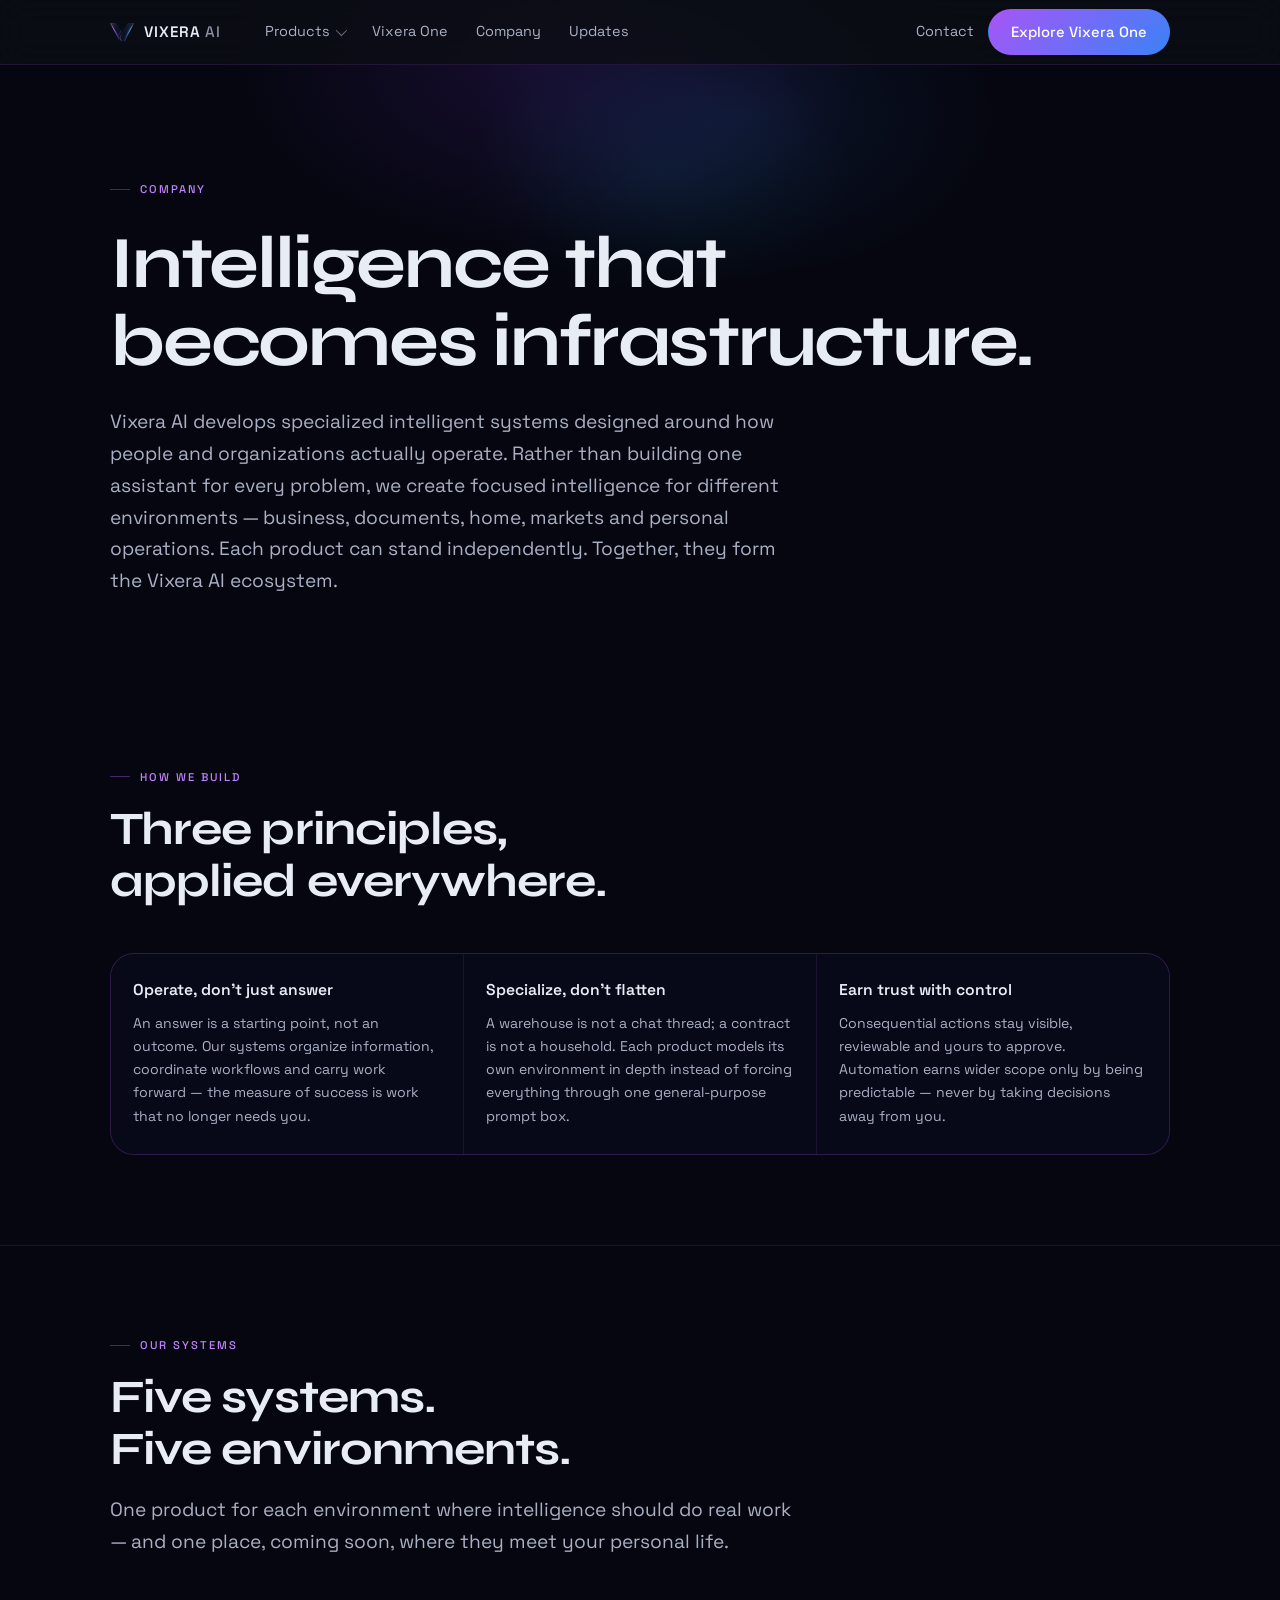
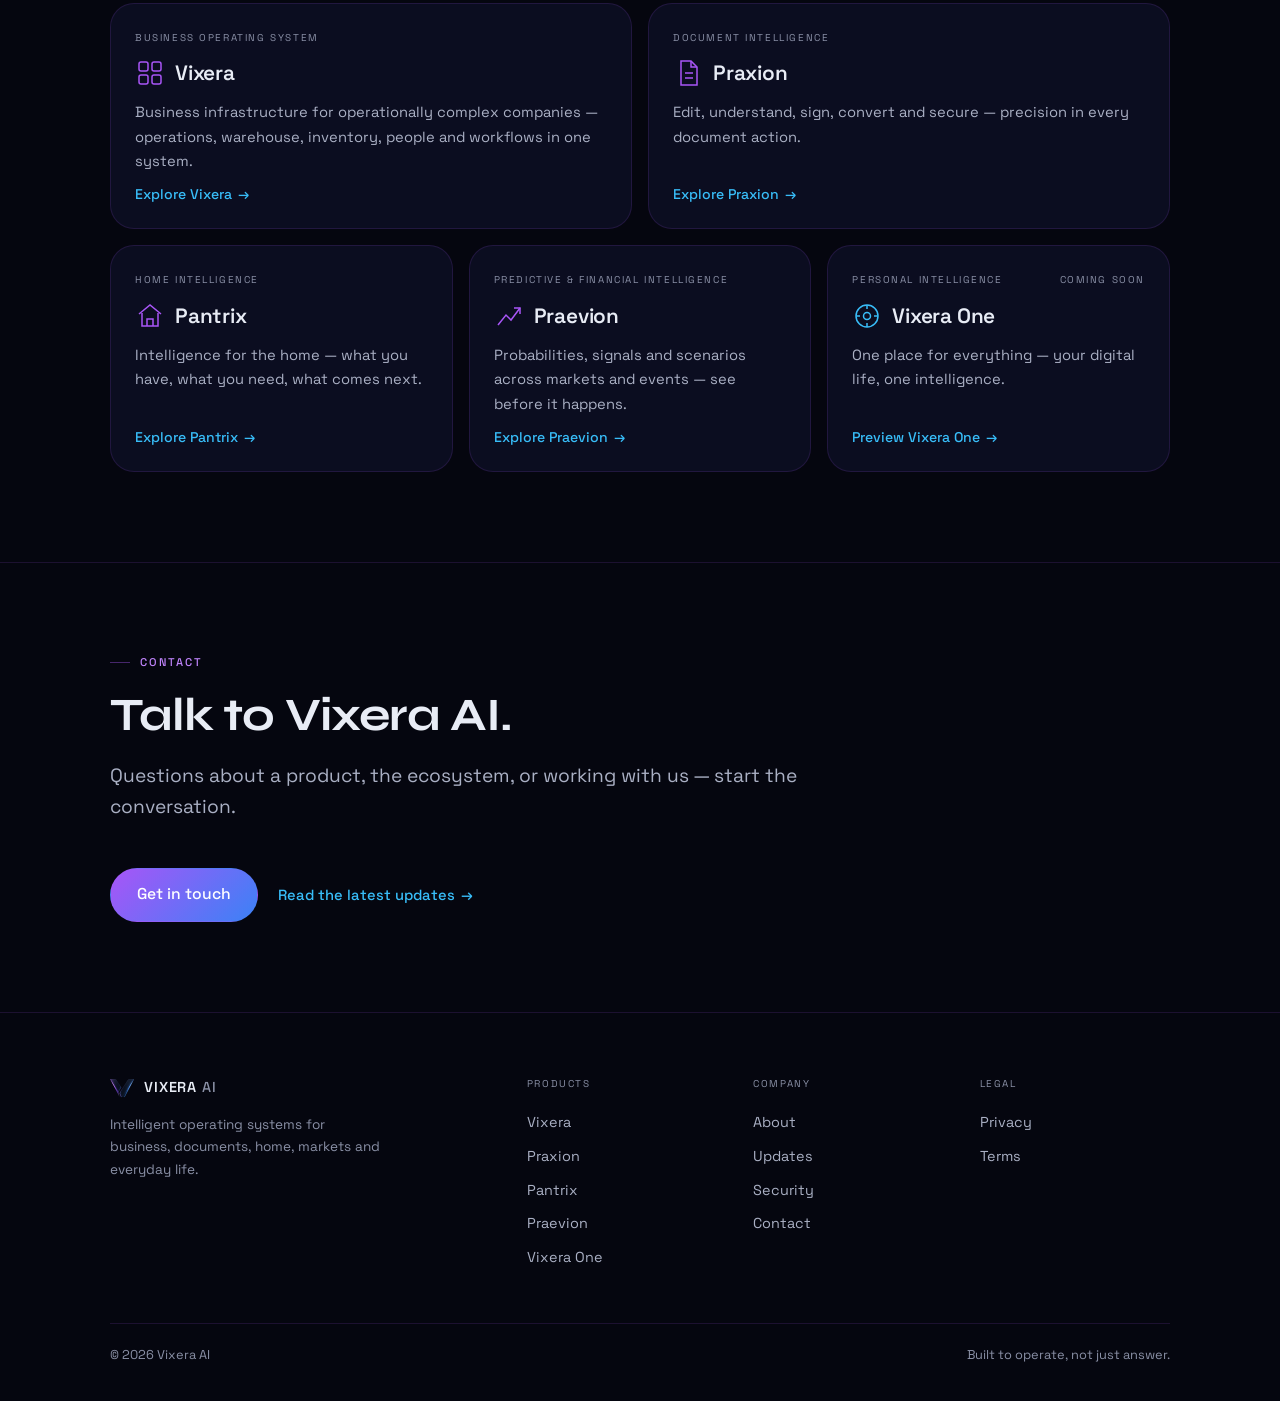
==== commit fef9423a: "Adopt the official Vixera AI landing design Homepage rebuilt from the provided design export: video " ====
--- a/about/index.html
+++ b/about/index.html
@@ -20,7 +20,7 @@
   <link rel="apple-touch-icon" href="/assets/img/icon-192.png">
   <link rel="preconnect" href="https://fonts.googleapis.com">
   <link rel="preconnect" href="https://fonts.gstatic.com" crossorigin>
-  <link rel="stylesheet" href="https://fonts.googleapis.com/css2?family=Geist:wght@400;500;600&family=Geist+Mono:wght@400;500&family=Jost:ital,wght@0,200;0,300;0,400;1,300&display=swap">
+  <link rel="stylesheet" href="https://fonts.googleapis.com/css2?family=Syne:wght@700;800&family=Space+Grotesk:wght@300;400;500;600&family=Cormorant+Garamond:wght@300;400&display=swap">
   <link rel="stylesheet" href="/assets/css/site.css">
   <script type="application/ld+json">
   {
@@ -163,7 +163,7 @@
         <a class="product-card wide reveal" href="/products/vixera/">
           <div class="p-cat">Business Operating System</div>
           <div class="p-name">
-            <span class="product-glyph" aria-hidden="true"><svg viewBox="0 0 30 30" fill="none" stroke="#8B5CF6" stroke-width="1.5"><rect x="4" y="4" width="9" height="9" rx="2"/><rect x="17" y="4" width="9" height="9" rx="2"/><rect x="4" y="17" width="9" height="9" rx="2"/><rect x="17" y="17" width="9" height="9" rx="2"/></svg></span>
+            <span class="product-glyph" aria-hidden="true"><svg viewBox="0 0 30 30" fill="none" stroke="#A855F7" stroke-width="1.5"><rect x="4" y="4" width="9" height="9" rx="2"/><rect x="17" y="4" width="9" height="9" rx="2"/><rect x="4" y="17" width="9" height="9" rx="2"/><rect x="17" y="17" width="9" height="9" rx="2"/></svg></span>
             Vixera
           </div>
           <div class="p-desc">Business infrastructure for operationally complex companies — operations, warehouse, inventory, people and workflows in one system.</div>
@@ -172,7 +172,7 @@
         <a class="product-card wide reveal" href="/products/praxion/">
           <div class="p-cat">Document Intelligence</div>
           <div class="p-name">
-            <span class="product-glyph" aria-hidden="true"><svg viewBox="0 0 30 30" fill="none" stroke="#8B5CF6" stroke-width="1.5"><path d="M8 3h10l6 6v18H8z"/><path d="M18 3v6h6"/><path d="M12 15h8M12 20h8"/></svg></span>
+            <span class="product-glyph" aria-hidden="true"><svg viewBox="0 0 30 30" fill="none" stroke="#A855F7" stroke-width="1.5"><path d="M8 3h10l6 6v18H8z"/><path d="M18 3v6h6"/><path d="M12 15h8M12 20h8"/></svg></span>
             Praxion
           </div>
           <div class="p-desc">Edit, understand, sign, convert and secure — precision in every document action.</div>
@@ -181,7 +181,7 @@
         <a class="product-card reveal" href="/products/pantrix/">
           <div class="p-cat">Home Intelligence</div>
           <div class="p-name">
-            <span class="product-glyph" aria-hidden="true"><svg viewBox="0 0 30 30" fill="none" stroke="#8B5CF6" stroke-width="1.5"><path d="M4 13 15 4l11 9"/><path d="M7 12v13h16V12"/><path d="M12 25v-7h6v7"/></svg></span>
+            <span class="product-glyph" aria-hidden="true"><svg viewBox="0 0 30 30" fill="none" stroke="#A855F7" stroke-width="1.5"><path d="M4 13 15 4l11 9"/><path d="M7 12v13h16V12"/><path d="M12 25v-7h6v7"/></svg></span>
             Pantrix
           </div>
           <div class="p-desc">Intelligence for the home — what you have, what you need, what comes next.</div>
@@ -190,7 +190,7 @@
         <a class="product-card reveal" href="/products/praevion/">
           <div class="p-cat">Predictive &amp; Financial Intelligence</div>
           <div class="p-name">
-            <span class="product-glyph" aria-hidden="true"><svg viewBox="0 0 30 30" fill="none" stroke="#8B5CF6" stroke-width="1.5"><path d="M4 24 12 14l5 5 9-12"/><path d="M20 7h6v6"/></svg></span>
+            <span class="product-glyph" aria-hidden="true"><svg viewBox="0 0 30 30" fill="none" stroke="#A855F7" stroke-width="1.5"><path d="M4 24 12 14l5 5 9-12"/><path d="M20 7h6v6"/></svg></span>
             Praevion
           </div>
           <div class="p-desc">Probabilities, signals and scenarios across markets and events — see before it happens.</div>
@@ -199,7 +199,7 @@
         <a class="product-card reveal" href="/vixera-one/">
           <div class="p-cat">Personal Intelligence <span class="soon-pill">Coming soon</span></div>
           <div class="p-name">
-            <span class="product-glyph" aria-hidden="true"><svg viewBox="0 0 30 30" fill="none" stroke="#00D4FF" stroke-width="1.5"><circle cx="15" cy="15" r="11"/><circle cx="15" cy="15" r="3.5"/><path d="M15 4v4M15 22v4M4 15h4M22 15h4"/></svg></span>
+            <span class="product-glyph" aria-hidden="true"><svg viewBox="0 0 30 30" fill="none" stroke="#38BDF8" stroke-width="1.5"><circle cx="15" cy="15" r="11"/><circle cx="15" cy="15" r="3.5"/><path d="M15 4v4M15 22v4M4 15h4M22 15h4"/></svg></span>
             Vixera One
           </div>
           <div class="p-desc">One place for everything — your digital life, one intelligence.</div>
--- a/assets/css/site.css
+++ b/assets/css/site.css
@@ -5,69 +5,70 @@
    ============================================================ */
 
 :root {
-  /* Ground — Vixera AI brand palette (from the brand sheet:
-     #0B0E14 · #121826 · #1E293B · #7C3AED · #3B82FF · #00D4FF · #A1A1AA · #FFFFFF) */
-  --bg: #0B0E14;
-  --bg-raised: #10141D;
-  --surface: #121826;
-  --surface-2: #1E293B;
-  --border: rgba(148, 163, 184, 0.14);
-  --border-strong: rgba(148, 163, 184, 0.26);
+  /* Ground — Vixera AI landing design palette */
+  --bg: #05060F;
+  --bg-raised: #070818;
+  --surface: #0B0D20;
+  --surface-2: #12142C;
+  --border: rgba(168, 85, 247, 0.14);
+  --border-strong: rgba(168, 85, 247, 0.30);
 
   /* Type */
-  --text: #F4F6FB;
-  --text-2: #A6ACBD;      /* secondary — ~7:1 on --bg */
-  --text-3: #8B90A0;      /* tertiary — ~5:1 on --bg, AA at small sizes */
-  --cream: #EFE6D6;       /* Vixera One sub-brand only */
-
-  /* Accent — the Vixera AI violet→blue→cyan family */
-  --violet: #7C3AED;
-  --blue: #3B82FF;
-  --cyan: #00D4FF;
-  --grad: linear-gradient(120deg, #7C3AED, #3B82FF 52%, #00D4FF);
-  --accent: #3B82FF;
-  --accent-bright: #00D4FF;
+  --text: #E8ECF5;
+  --text-2: #AAB0C4;      /* secondary */
+  --text-3: #8A90A6;      /* tertiary — AA at small sizes */
+  --cream: #F3E8D2;       /* Vixera One sub-brand only */
+
+  /* Accent — the design's violet→blue→sky family */
+  --violet: #A855F7;
+  --blue: #3B82F6;
+  --cyan: #38BDF8;
+  --grad: linear-gradient(135deg, #A855F7, #3B82F6);
+  --accent: #C084FC;
+  --accent-bright: #38BDF8;
   --accent-deep: #7C3AED;
-  --accent-tint: rgba(59, 130, 255, 0.10);
-  --accent-line: rgba(124, 58, 237, 0.45);
+  --accent-tint: rgba(168, 85, 247, 0.10);
+  --accent-line: rgba(168, 85, 247, 0.40);
 
   /* Semantic (used sparingly in demo UI only) */
   --ok: #6FC9A3;
   --warn: #D9B36A;
 
   /* Type stacks */
-  --display: "Jost", "Avenir Next", "Segoe UI Light", sans-serif;
-  --sans: "Geist", "Segoe UI", system-ui, -apple-system, sans-serif;
-  --mono: "Geist Mono", "Consolas", ui-monospace, monospace;
+  --display: "Syne", "Arial Black", sans-serif;
+  --sans: "Space Grotesk", "Segoe UI", system-ui, sans-serif;
+  --mono: "Space Grotesk", "Consolas", monospace;
 
   /* Rhythm */
   --container: 1140px;
-  --radius: 10px;
-  --radius-lg: 16px;
+  --radius: 14px;
+  --radius-lg: 24px;
 }
 
 /* ── Vixera One sub-brand — the ONLY warm scope on the site ── */
 .one-world {
-  --bg: #110E0A;
-  --bg-raised: #16120D;
-  --surface: #1C1712;
-  --surface-2: #221C15;
-  --border: rgba(216, 199, 166, 0.12);
-  --border-strong: rgba(216, 199, 166, 0.24);
-  --text: #F1EADC;
-  --text-2: #BFB29C;
-  --text-3: #9C9182;
-  --accent: #C9B48F;
-  --accent-bright: #E6D6B0;
-  --accent-deep: #8F7B54;
-  --accent-tint: rgba(201, 180, 143, 0.10);
-  --accent-line: rgba(201, 180, 143, 0.34);
-  --grad: linear-gradient(120deg, #E6D6B0, #C9B48F);
+  --bg: #080807;
+  --bg-raised: #0D0C0A;
+  --surface: #14120E;
+  --surface-2: #1B1812;
+  --border: rgba(216, 195, 160, 0.12);
+  --border-strong: rgba(216, 195, 160, 0.26);
+  --text: #F7F2E7;
+  --text-2: #C4B9A4;
+  --text-3: #9C9282;
+  --accent: #D8C3A0;
+  --accent-bright: #F3E8D2;
+  --accent-deep: #A98F5F;
+  --accent-tint: rgba(216, 163, 74, 0.10);
+  --accent-line: rgba(216, 163, 74, 0.34);
+  --grad: linear-gradient(180deg, #F3E8D2, #D8C3A0);
+  --display: "Cormorant Garamond", Georgia, serif;
   background: var(--bg);
   color: var(--text);
 }
-.one-world .btn.primary { background: var(--cream); color: #191510; }
-.one-world .btn.primary:hover { background: #FFFDF6; box-shadow: 0 6px 28px rgba(230, 214, 176, 0.18); }
+.one-world .display, .one-world .h2 { font-weight: 300; letter-spacing: 0; }
+.one-world .btn.primary { background: linear-gradient(180deg, #F3E8D2, #D8C3A0); color: #100D08; }
+.one-world .btn.primary:hover { box-shadow: 0 18px 44px -14px rgba(216, 163, 74, 0.8); filter: none; }
 .one-world ::selection { background: var(--accent-bright); color: #171310; }
 
 /* ── Base ─────────────────────────────────────────────────── */
@@ -89,7 +90,7 @@
   overflow-x: hidden;
 }
 
-::selection { background: var(--blue); color: #FFFFFF; }
+::selection { background: #7C3AED; color: #FFFFFF; }
 
 img { max-width: 100%; display: block; }
 a { color: inherit; text-decoration: none; }
@@ -129,16 +130,16 @@
 
 .display {
   font-family: var(--display);
-  font-size: clamp(2.6rem, 6.6vw, 5rem);
-  letter-spacing: 0;
-  font-weight: 300;
-  line-height: 1.08;
+  font-size: clamp(2.4rem, 6vw, 4.6rem);
+  letter-spacing: -0.03em;
+  font-weight: 700;
+  line-height: 1.06;
 }
 .h2 {
   font-family: var(--display);
-  font-weight: 300;
-  letter-spacing: 0;
-  font-size: clamp(1.8rem, 3.8vw, 2.8rem);
+  font-weight: 700;
+  letter-spacing: -0.02em;
+  font-size: clamp(1.8rem, 3.8vw, 2.9rem);
 }
 .h3 { font-size: clamp(1.15rem, 2vw, 1.45rem); }
 
@@ -277,8 +278,8 @@
   align-items: center;
   justify-content: center;
   gap: 8px;
-  padding: 10px 20px;
-  border-radius: 8px;
+  padding: 10px 22px;
+  border-radius: 999px;
   font-size: 0.92rem;
   font-weight: 500;
   border: 1px solid var(--border-strong);
@@ -293,7 +294,7 @@
   color: #FFFFFF;
   font-weight: 500;
 }
-.btn.primary:hover { filter: brightness(1.12); box-shadow: 0 6px 28px rgba(59, 130, 255, 0.22); }
+.btn.primary:hover { filter: brightness(1.1); box-shadow: 0 18px 44px -14px rgba(124, 58, 237, 0.7); transform: translateY(-2px); }
 .btn.lg { padding: 13px 26px; font-size: 0.98rem; }
 .btn .arrow { transition: transform 0.15s; }
 .btn:hover .arrow { transform: translateX(3px); }
@@ -375,8 +376,8 @@
 }
 .one-world .hero-glow {
   background:
-    radial-gradient(46% 56% at 42% 40%, rgba(201, 180, 143, 0.13), transparent 70%),
-    radial-gradient(38% 48% at 62% 52%, rgba(230, 214, 176, 0.07), transparent 70%);
+    radial-gradient(46% 56% at 42% 40%, rgba(216, 163, 74, 0.16), transparent 70%),
+    radial-gradient(38% 48% at 62% 52%, rgba(243, 232, 210, 0.06), transparent 70%);
 }
 @keyframes mist {
   from { transform: translateX(-54%) scale(1); opacity: 0.85; }
